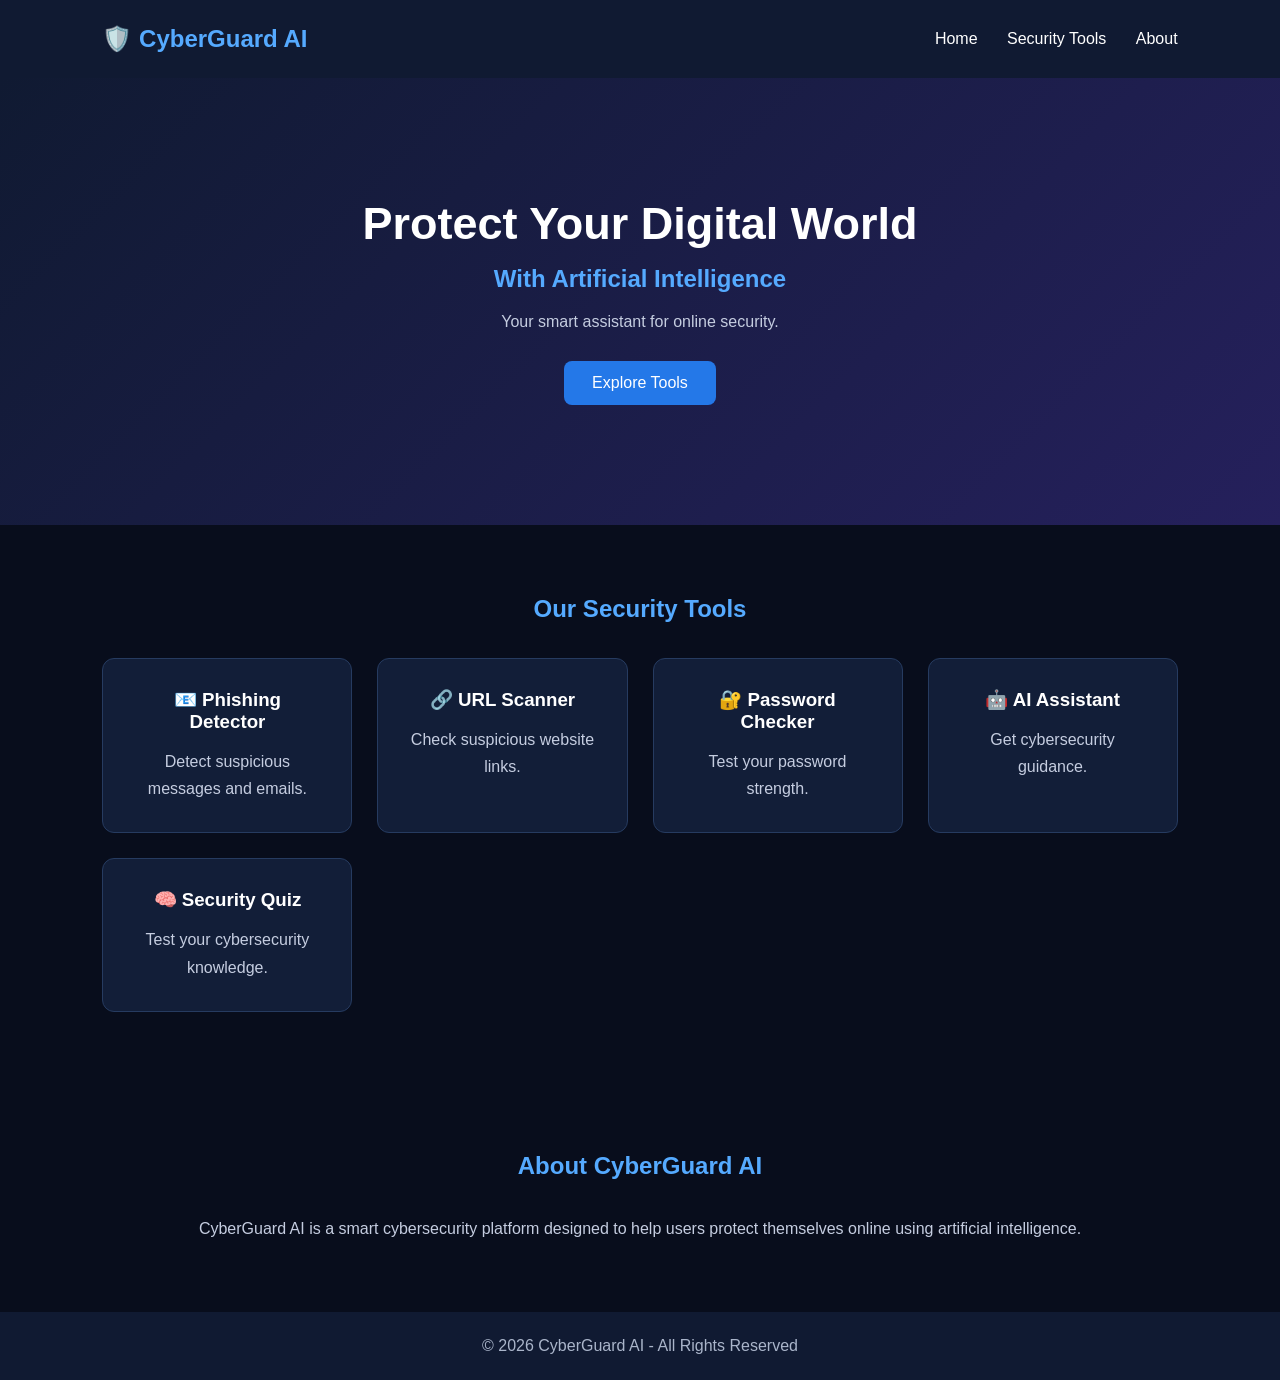
==== index.html @ eb2c9b83 "Refactor HTML structure and add sections" ====
<!DOCTYPE html>
<html lang="en">

<head>
    <meta charset="UTF-8">
    <meta name="viewport" content="width=device-width, initial-scale=1.0">
    <title>CyberGuard AI</title>
    <link rel="stylesheet" href="style.css">
</head>

<body>

    <!-- Header -->
    <header>
        <h2>🛡️ CyberGuard AI</h2>

        <nav>
            <a href="#home">Home</a>
            <a href="#tools">Security Tools</a>
            <a href="#about">About</a>
        </nav>
    </header>

    <!-- Home Section -->
    <section id="home" class="hero">
        <h1>Protect Your Digital World</h1>
        <h2>With Artificial Intelligence</h2>

        <p>Your smart assistant for online security.</p>

        <a href="#tools" class="btn">Explore Tools</a>
    </section>

    <!-- Security Tools -->
    <section id="tools">
        <h2>Our Security Tools</h2>

        <div class="tools-container">

            <a href="phishing.html" class="tool">
                <h3>📧 Phishing Detector</h3>
                <p>Detect suspicious messages and emails.</p>
            </a>

            <div class="tool">
                <h3>🔗 URL Scanner</h3>
                <p>Check suspicious website links.</p>
            </div>

            <div class="tool">
                <h3>🔐 Password Checker</h3>
                <p>Test your password strength.</p>
            </div>

            <div class="tool">
                <h3>🤖 AI Assistant</h3>
                <p>Get cybersecurity guidance.</p>
            </div>

            <div class="tool">
                <h3>🧠 Security Quiz</h3>
                <p>Test your cybersecurity knowledge.</p>
            </div>

        </div>
    </section>

    <!-- About Section -->
    <section id="about">
        <h2>About CyberGuard AI</h2>

        <p>
            CyberGuard AI is a smart cybersecurity platform
            designed to help users protect themselves online
            using artificial intelligence.
        </p>
    </section>

    <!-- Footer -->
    <footer>
        <p>© 2026 CyberGuard AI - All Rights Reserved</p>
    </footer>

</body>
</html>
---- style.css ----
* {
    margin: 0;
    padding: 0;
    box-sizing: border-box;
}

html {
    scroll-behavior: smooth;
}

body {
    font-family: Arial, sans-serif;
    background: #080d1c;
    color: white;
}

header {
    display: flex;
    justify-content: space-between;
    align-items: center;
    padding: 25px 8%;
    background: #101a32;
}

header h2 {
    color: #55aaff;
}

nav a {
    color: white;
    text-decoration: none;
    margin-left: 25px;
}

nav a:hover {
    color: #55aaff;
}

.hero {
    text-align: center;
    padding: 120px 20px;
    background: linear-gradient(135deg, #101a32, #25205c);
}

.hero h1 {
    font-size: 45px;
    margin-bottom: 15px;
}

.hero h2 {
    color: #55aaff;
    margin-bottom: 20px;
}

.hero p {
    color: #c5cde0;
    margin-bottom: 30px;
}

.btn {
    display: inline-block;
    padding: 13px 28px;
    background: #2478e8;
    color: white;
    text-decoration: none;
    border-radius: 8px;
}

.btn:hover {
    background: #55aaff;
}

#tools, #about {
    padding: 70px 8%;
    text-align: center;
}

#tools h2, #about h2 {
    margin-bottom: 35px;
    color: #55aaff;
}

.tools-container {
    display: grid;
    grid-template-columns: repeat(auto-fit, minmax(220px, 1fr));
    gap: 25px;
}

.tool {
    background: #121e38;
    padding: 30px;
    border-radius: 12px;
    border: 1px solid #263b60;
    transition: 0.3s;
}

.tool:hover {
    transform: translateY(-7px);
    border-color: #55aaff;
}

.tool h3 {
    margin-bottom: 15px;
}

.tool p, #about p {
    color: #c5cde0;
    line-height: 1.7;
}

footer {
    text-align: center;
    padding: 25px;
    background: #101a32;
    color: #aab5ca;
}
a.tool {
    display: block;
    color: white;
    text-decoration: none;
}
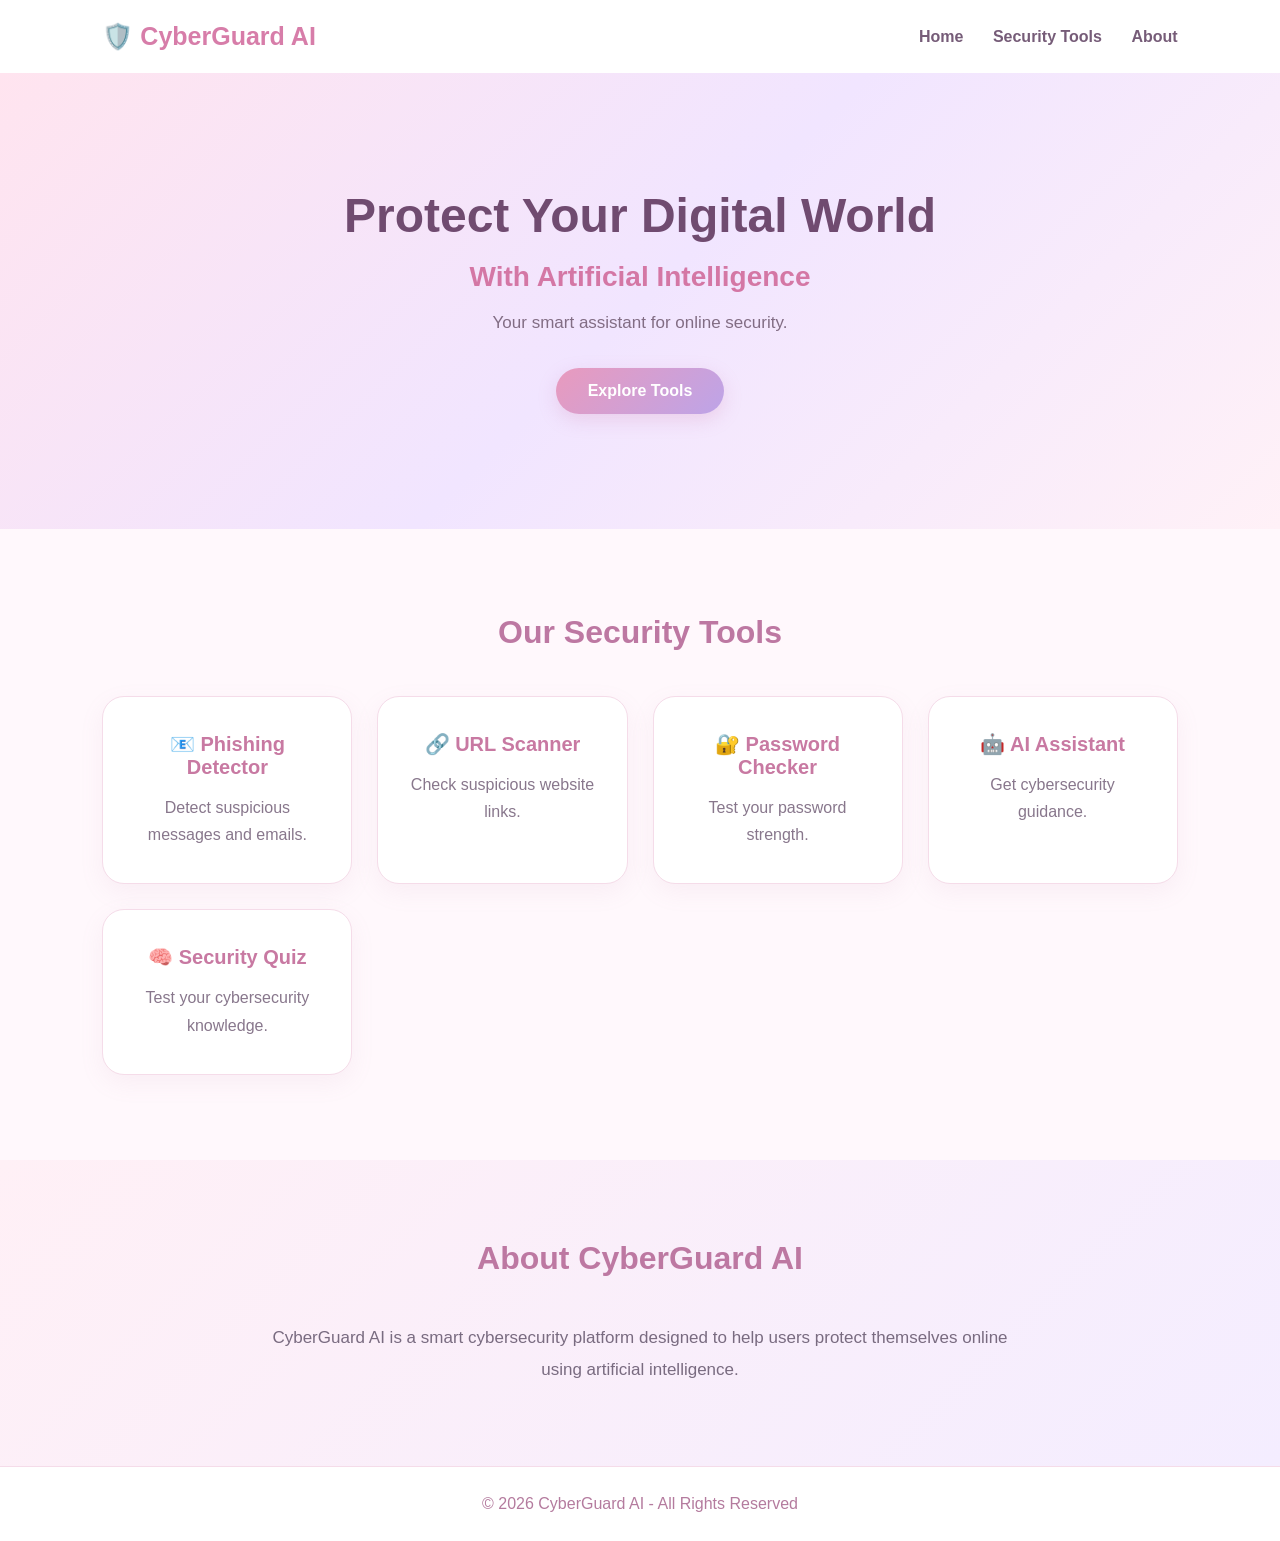
==== commit a05be8bf: "Replace URL Scanner div with a link Removed redundant div for URL Scanner and added a link." ====
--- a/index.html
+++ b/index.html
@@ -43,11 +43,10 @@
                 <p>Detect suspicious messages and emails.</p>
             </a>
 
-            <div class="tool">
-                <h3>🔗 URL Scanner</h3>
-                <p>Check suspicious website links.</p>
-            </div>
-
+<a href="url-scanner.html" class="tool">
+    <h3>🔗 URL Scanner</h3>
+    <p>Check suspicious website links.</p>
+</a>
             <div class="tool">
                 <h3>🔐 Password Checker</h3>
                 <p>Test your password strength.</p>
--- a/style.css
+++ b/style.css
@@ -1,4 +1,5 @@
 
+/* GENERAL */
 * {
     margin: 0;
     padding: 0;
@@ -10,75 +11,97 @@
 }
 
 body {
-    font-family: Arial, sans-serif;
-    background: #080d1c;
-    color: white;
-}
-
+    font-family: 'Segoe UI', Arial, sans-serif;
+    background: #fff8fc;
+    color: #493b50;
+}
+
+/* HEADER */
 header {
     display: flex;
     justify-content: space-between;
     align-items: center;
-    padding: 25px 8%;
-    background: #101a32;
+    padding: 22px 8%;
+    background: #ffffff;
+    box-shadow: 0 4px 20px rgba(190, 130, 170, 0.10);
 }
 
 header h2 {
-    color: #55aaff;
+    color: #d77da9;
+    font-size: 25px;
 }
 
 nav a {
+    color: #765c78;
+    text-decoration: none;
+    margin-left: 25px;
+    font-weight: 600;
+    transition: 0.3s;
+}
+
+nav a:hover {
+    color: #df82ad;
+}
+
+/* HERO */
+.hero {
+    text-align: center;
+    padding: 115px 20px;
+    background: linear-gradient(
+        135deg,
+        #ffe4ef,
+        #f1e5ff,
+        #fff1f7
+    );
+}
+
+.hero h1 {
+    font-size: 48px;
+    color: #704b70;
+    margin-bottom: 18px;
+}
+
+.hero h2 {
+    color: #d477a5;
+    font-size: 28px;
+    margin-bottom: 20px;
+}
+
+.hero p {
+    color: #826d84;
+    font-size: 17px;
+    margin-bottom: 35px;
+}
+
+/* BUTTON */
+.btn {
+    display: inline-block;
+    padding: 14px 32px;
+    background: linear-gradient(135deg, #e99abd, #bda4e8);
     color: white;
     text-decoration: none;
-    margin-left: 25px;
-}
-
-nav a:hover {
-    color: #55aaff;
-}
-
-.hero {
-    text-align: center;
-    padding: 120px 20px;
-    background: linear-gradient(135deg, #101a32, #25205c);
-}
-
-.hero h1 {
-    font-size: 45px;
-    margin-bottom: 15px;
-}
-
-.hero h2 {
-    color: #55aaff;
-    margin-bottom: 20px;
-}
-
-.hero p {
-    color: #c5cde0;
-    margin-bottom: 30px;
-}
-
-.btn {
-    display: inline-block;
-    padding: 13px 28px;
-    background: #2478e8;
-    color: white;
-    text-decoration: none;
-    border-radius: 8px;
+    border-radius: 30px;
+    font-weight: bold;
+    box-shadow: 0 6px 18px rgba(210, 135, 180, 0.25);
+    transition: 0.3s;
 }
 
 .btn:hover {
-    background: #55aaff;
-}
-
-#tools, #about {
-    padding: 70px 8%;
-    text-align: center;
-}
-
-#tools h2, #about h2 {
-    margin-bottom: 35px;
-    color: #55aaff;
+    transform: translateY(-4px);
+    box-shadow: 0 10px 22px rgba(210, 135, 180, 0.35);
+}
+
+/* TOOLS SECTION */
+#tools {
+    padding: 85px 8%;
+    text-align: center;
+}
+
+#tools h2,
+#about h2 {
+    color: #bd78a2;
+    font-size: 32px;
+    margin-bottom: 45px;
 }
 
 .tools-container {
@@ -87,36 +110,294 @@
     gap: 25px;
 }
 
+/* TOOL CARDS */
 .tool {
-    background: #121e38;
-    padding: 30px;
-    border-radius: 12px;
-    border: 1px solid #263b60;
+    display: block;
+    background: #ffffff;
+    padding: 35px 25px;
+    border-radius: 22px;
+    border: 1px solid #f5dce9;
+    text-decoration: none;
+    color: #634d68;
+    box-shadow: 0 8px 25px rgba(190, 130, 170, 0.09);
     transition: 0.3s;
 }
 
 .tool:hover {
-    transform: translateY(-7px);
-    border-color: #55aaff;
+    transform: translateY(-9px);
+    border-color: #e8a5c5;
+    box-shadow: 0 14px 30px rgba(210, 135, 180, 0.18);
 }
 
 .tool h3 {
+    color: #c879a2;
+    font-size: 20px;
     margin-bottom: 15px;
 }
 
-.tool p, #about p {
-    color: #c5cde0;
+.tool p {
+    color: #88778c;
     line-height: 1.7;
 }
 
+/* ABOUT */
+#about {
+    padding: 80px 12%;
+    text-align: center;
+    background: linear-gradient(135deg, #fff0f6, #f4edff);
+}
+
+#about p {
+    max-width: 750px;
+    margin: auto;
+    color: #796b80;
+    font-size: 17px;
+    line-height: 1.9;
+}
+
+/* FOOTER */
 footer {
     text-align: center;
-    padding: 25px;
-    background: #101a32;
-    color: #aab5ca;
-}
-a.tool {
+    padding: 28px;
+    background: #ffffff;
+    color: #b47b9e;
+    border-top: 1px solid #f5dce9;
+}
+
+/* MOBILE */
+@media (max-width: 600px) {
+    header {
+        flex-direction: column;
+        gap: 18px;
+    }
+
+    nav a {
+        margin: 0 8px;
+        font-size: 14px;
+    }
+
+    .hero h1 {
+        font-size: 32px;
+    }
+
+    .hero h2 {
+        font-size: 21px;
+    }
+
+    #tools {
+        padding: 55px 6%;
+    }
+}
+
+/* PHISHING DETECTOR PAGE */
+
+.phishing-hero {
+    text-align: center;
+    padding: 65px 20px 35px;
+    background: linear-gradient(135deg, #ffe8f1, #f2eaff);
+}
+
+.phishing-icon {
+    width: 75px;
+    height: 75px;
+    margin: 0 auto 18px;
+    display: flex;
+    align-items: center;
+    justify-content: center;
+    background: white;
+    border-radius: 24px;
+    font-size: 35px;
+    box-shadow: 0 8px 25px rgba(210, 135, 180, 0.15);
+}
+
+.phishing-hero h1 {
+    color: #a85f8c;
+    font-size: 38px;
+    margin-bottom: 12px;
+}
+
+.phishing-hero p {
+    color: #826d84;
+    font-size: 16px;
+}
+
+.detector {
+    max-width: 780px;
+    margin: 45px auto 70px;
+    padding: 42px;
+    background: white;
+    border: 1px solid #f4dce9;
+    border-radius: 25px;
+    box-shadow: 0 12px 40px rgba(190, 130, 170, 0.13);
+}
+
+.detector-heading {
+    text-align: center;
+    margin-bottom: 30px;
+}
+
+.detector-heading span {
+    display: inline-block;
+    color: #c477a0;
+    background: #fff0f6;
+    padding: 8px 16px;
+    border-radius: 20px;
+    font-size: 13px;
+    font-weight: bold;
+    margin-bottom: 15px;
+}
+
+.detector-heading h2 {
+    color: #704b70;
+    font-size: 28px;
+    margin-bottom: 12px;
+}
+
+.detector-heading p {
+    color: #938096;
+    line-height: 1.7;
+}
+
+.detector label {
     display: block;
+    color: #765c78;
+    font-weight: bold;
+    margin-bottom: 12px;
+}
+
+.detector textarea {
+    width: 100%;
+    min-height: 190px;
+    resize: vertical;
+    padding: 18px;
+    border: 2px solid #f2dce9;
+    border-radius: 16px;
+    background: #fffbfd;
+    color: #493b50;
+    font-family: inherit;
+    font-size: 15px;
+    line-height: 1.7;
+    outline: none;
+    transition: 0.3s;
+}
+
+.detector textarea:focus {
+    border-color: #dc91b5;
+    box-shadow: 0 0 0 4px #fcebf3;
+}
+
+.detector textarea::placeholder {
+    color: #c0aebe;
+}
+
+.privacy-note {
+    color: #a17e9a;
+    font-size: 13px;
+    margin: 13px 0 22px;
+}
+
+.detector button {
+    width: 100%;
+    padding: 16px;
+    border: none;
+    border-radius: 15px;
+    background: linear-gradient(135deg, #e99abd, #bda4e8);
     color: white;
+    font-size: 16px;
+    font-weight: bold;
+    cursor: pointer;
+    box-shadow: 0 7px 18px rgba(210, 135, 180, 0.22);
+    transition: 0.3s;
+}
+
+.detector button:hover {
+    transform: translateY(-3px);
+    box-shadow: 0 10px 23px rgba(210, 135, 180, 0.32);
+}
+
+#result {
+    margin-top: 25px;
+    padding: 20px;
+    border-radius: 16px;
+    background: #fff7fb;
+    color: #765c78;
+    line-height: 1.8;
+}
+
+#result:empty {
+    display: none;
+}
+
+#result h2 {
+    margin-bottom: 10px;
+}
+
+#result ul {
+    padding-left: 22px;
+    margin: 12px 0;
+}
+
+.back-home {
+    display: block;
+    text-align: center;
+    margin-top: 25px;
+    color: #c477a0;
     text-decoration: none;
-}
+    font-weight: bold;
+}
+
+.back-home:hover {
+    color: #9d5b89;
+}
+
+@media (max-width: 600px) {
+    .detector {
+        margin: 25px 15px 45px;
+        padding: 25px 18px;
+    }
+
+    .phishing-hero h1 {
+        font-size: 30px;
+    }
+
+    .detector-heading h2 {
+        font-size: 23px;
+    }
+}
+
+/* URL SCANNER */
+
+.url-input {
+    width: 100%;
+    padding: 17px;
+    border: 2px solid #f2dce9;
+    border-radius: 15px;
+    background: #fffbfd;
+    color: #493b50;
+    font-size: 15px;
+    outline: none;
+    transition: 0.3s;
+}
+
+.url-input:focus {
+    border-color: #dc91b5;
+    box-shadow: 0 0 0 4px #fcebf3;
+}
+
+#url-result {
+    margin-top: 25px;
+    padding: 20px;
+    border-radius: 16px;
+    background: #fff7fb;
+    color: #765c78;
+    line-height: 1.8;
+}
+
+#url-result:empty {
+    display: none;
+}
+
+#url-result ul {
+    padding-left: 22px;
+    margin: 12px 0;
+}
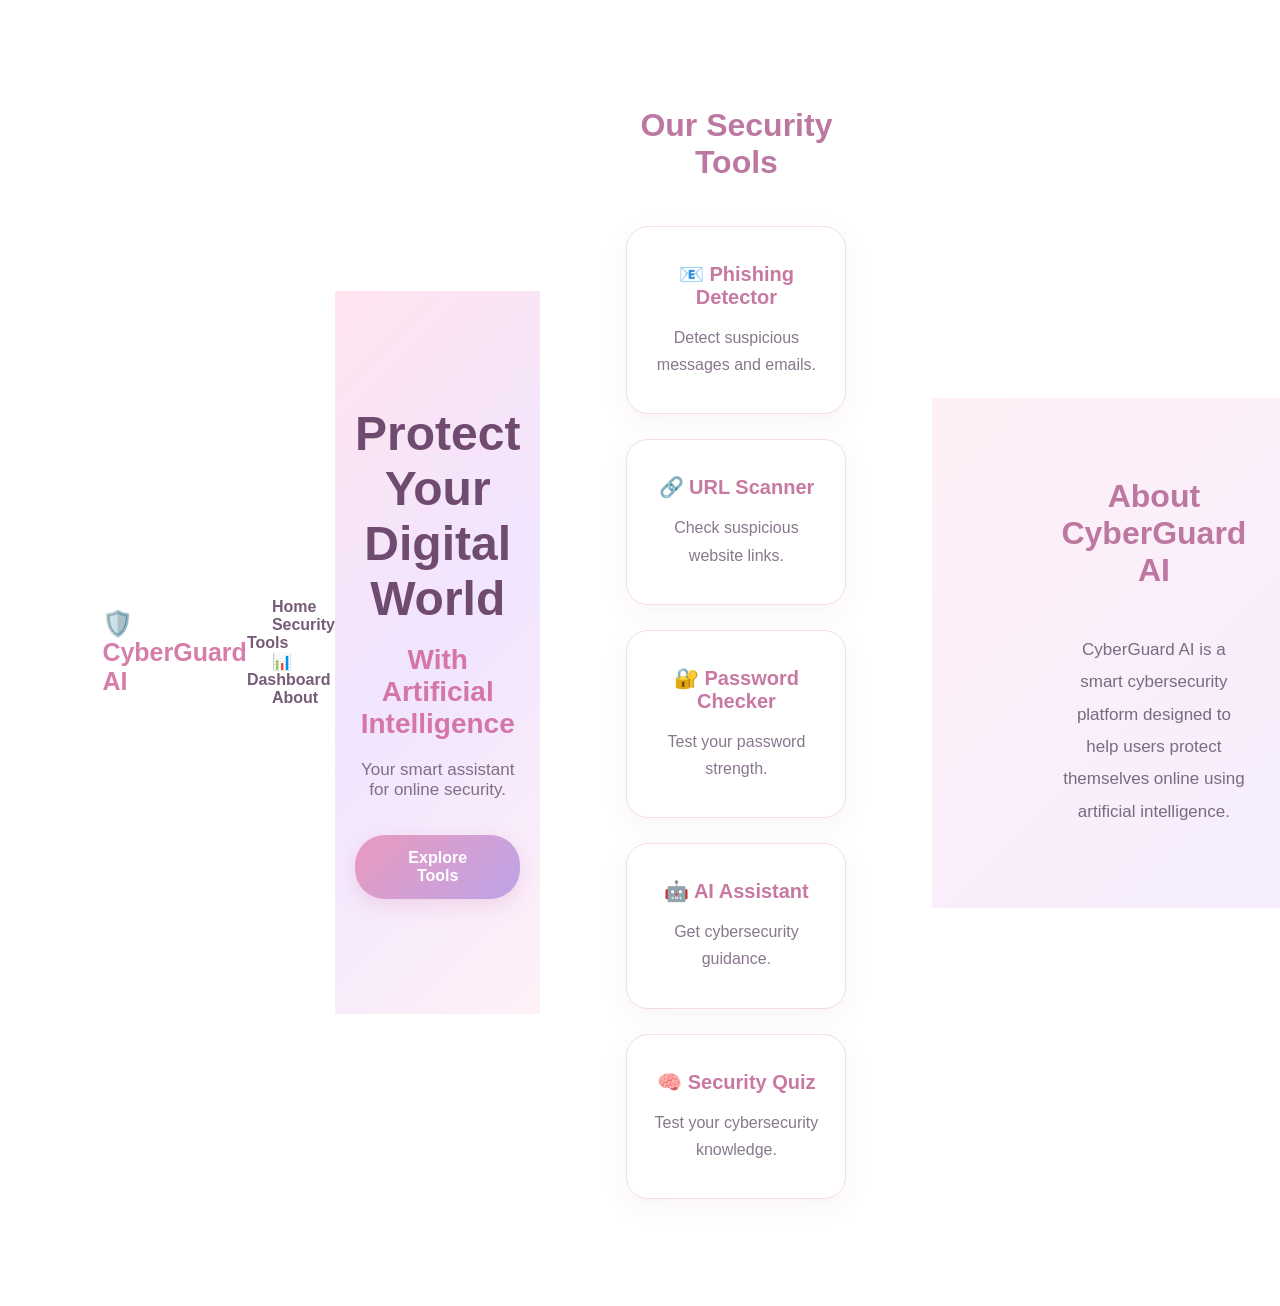
==== commit 0ad287a2: "Update index.html" ====
--- a/index.html
+++ b/index.html
@@ -15,12 +15,12 @@
     <header>
         <h2>🛡️ CyberGuard AI</h2>
 
-        <nav>
-            <a href="#home">Home</a>
-            <a href="#tools">Security Tools</a>
-            <a href="#about">About</a>
-        </nav>
-    </header>
+<nav>
+    <a href="#home">Home</a>
+    <a href="#tools">Security Tools</a>
+    <a href="dashboard.html">📊 Dashboard</a>
+    <a href="#about">About</a>
+</nav>
 
     <!-- Home Section -->
     <section id="home" class="hero">
@@ -47,21 +47,19 @@
     <h3>🔗 URL Scanner</h3>
     <p>Check suspicious website links.</p>
 </a>
-            <div class="tool">
-                <h3>🔐 Password Checker</h3>
-                <p>Test your password strength.</p>
-            </div>
+<a href="password-checker.html" class="tool">
+    <h3>🔐 Password Checker</h3>
+    <p>Test your password strength.</p>
+</a>
 
-            <div class="tool">
-                <h3>🤖 AI Assistant</h3>
-                <p>Get cybersecurity guidance.</p>
-            </div>
-
-            <div class="tool">
-                <h3>🧠 Security Quiz</h3>
-                <p>Test your cybersecurity knowledge.</p>
-            </div>
-
+<a href="assistant.html" class="tool">
+    <h3>🤖 AI Assistant</h3>
+    <p>Get cybersecurity guidance.</p>
+</a>
+<a href="quiz.html" class="tool">
+    <h3>🧠 Security Quiz</h3>
+    <p>Test your cybersecurity knowledge.</p>
+</a>
         </div>
     </section>
 
--- a/style.css
+++ b/style.css
@@ -401,3 +401,1599 @@
     padding-left: 22px;
     margin: 12px 0;
 }
+
+/* PASSWORD CHECKER */
+
+.password-field {
+    display: flex;
+    gap: 10px;
+    align-items: center;
+}
+
+.password-field input {
+    flex: 1;
+    min-width: 0;
+    padding: 16px;
+    border: 2px solid #f2dce9;
+    border-radius: 14px;
+    background: #fffbfd;
+    color: #493b50;
+    font-size: 15px;
+    outline: none;
+}
+
+.password-field input:focus {
+    border-color: #dc91b5;
+    box-shadow: 0 0 0 4px #fcebf3;
+}
+
+.password-field button {
+    width: auto;
+    padding: 15px 20px;
+    margin: 0;
+    border-radius: 13px;
+    background: #f4e5f1;
+    color: #a85f8c;
+    box-shadow: none;
+}
+
+.password-field button:hover {
+    background: #eed7e9;
+    transform: none;
+}
+
+#password-result {
+    margin-top: 25px;
+    padding: 20px;
+    border-radius: 16px;
+    background: #fff7fb;
+    color: #765c78;
+    line-height: 1.8;
+}
+
+#password-result:empty {
+    display: none;
+}
+
+#password-result ul {
+    padding-left: 22px;
+    margin-top: 10px;
+}
+
+.strength-bar {
+    height: 10px;
+    background: #f2dce9;
+    border-radius: 20px;
+    overflow: hidden;
+    margin: 15px 0 22px;
+}
+
+.strength-bar div {
+    height: 100%;
+    border-radius: 20px;
+    transition: width 0.3s;
+}
+
+/* CYBERSECURITY CHATBOT */
+
+.chat-container {
+    max-width: 850px;
+    margin: 45px auto 70px;
+    padding: 30px;
+    background: white;
+    border: 1px solid #f4dce9;
+    border-radius: 25px;
+    box-shadow: 0 12px 40px rgba(190, 130, 170, 0.13);
+}
+
+.chat-heading {
+    text-align: center;
+    margin-bottom: 25px;
+}
+
+.chat-heading span {
+    display: inline-block;
+    padding: 8px 16px;
+    border-radius: 20px;
+    background: #fff0f6;
+    color: #c477a0;
+    font-size: 13px;
+    font-weight: bold;
+    margin-bottom: 12px;
+}
+
+.chat-heading h2 {
+    color: #704b70;
+    font-size: 27px;
+    margin-bottom: 10px;
+}
+
+.chat-heading p {
+    color: #938096;
+}
+
+.chat-box {
+    height: 390px;
+    overflow-y: auto;
+    padding: 20px;
+    background: #fffbfd;
+    border: 1px solid #f5e2ed;
+    border-radius: 18px;
+}
+
+.message {
+    max-width: 80%;
+    padding: 15px;
+    margin-bottom: 18px;
+    border-radius: 16px;
+    line-height: 1.6;
+    overflow-wrap: anywhere;
+}
+
+.message strong {
+    display: block;
+    margin-bottom: 7px;
+    font-size: 14px;
+}
+
+.message p {
+    font-size: 14px;
+}
+
+.bot-message {
+    background: #f5eaff;
+    color: #765c78;
+    border-bottom-left-radius: 4px;
+}
+
+.user-message {
+    background: #ffe8f1;
+    color: #80546e;
+    margin-left: auto;
+    border-bottom-right-radius: 4px;
+}
+
+.chat-input-area {
+    display: flex;
+    gap: 10px;
+    margin-top: 18px;
+}
+
+.chat-input-area input {
+    flex: 1;
+    min-width: 0;
+    padding: 16px;
+    border: 2px solid #f2dce9;
+    border-radius: 14px;
+    outline: none;
+    font-size: 14px;
+    background: #fffbfd;
+}
+
+.chat-input-area input:focus {
+    border-color: #dc91b5;
+    box-shadow: 0 0 0 4px #fcebf3;
+}
+
+.chat-input-area button {
+    width: auto;
+    padding: 14px 23px;
+    border: none;
+    border-radius: 14px;
+    background: linear-gradient(135deg, #e99abd, #bda4e8);
+    color: white;
+    font-weight: bold;
+    cursor: pointer;
+}
+
+.chat-note {
+    text-align: center;
+    color: #b47b9e;
+    font-size: 13px;
+    margin-top: 20px;
+}
+
+@media (max-width: 600px) {
+    .chat-container {
+        margin: 25px 12px;
+        padding: 18px;
+    }
+
+    .chat-box {
+        height: 350px;
+        padding: 12px;
+    }
+
+    .chat-input-area {
+        flex-wrap: wrap;
+    }
+
+    .chat-input-area button {
+        width: 100%;
+    }
+}
+
+/* =================================
+   CYBERGUARD AI - CHAT INTERFACE
+================================= */
+
+.assistant-page {
+    background: #fff8fc;
+    height: 100vh;
+    overflow: hidden;
+}
+
+.ai-layout {
+    display: flex;
+    width: 100%;
+    height: 100vh;
+}
+
+/* SIDEBAR */
+
+.ai-sidebar {
+    width: 265px;
+    flex-shrink: 0;
+    background: linear-gradient(180deg, #fff0f6, #f4edff);
+    border-right: 1px solid #f1dce9;
+    padding: 30px 20px;
+    display: flex;
+    flex-direction: column;
+}
+
+.ai-logo {
+    font-size: 21px;
+    font-weight: bold;
+    color: #bd78a2;
+    text-decoration: none;
+    margin-bottom: 35px;
+}
+
+.new-chat {
+    width: 100%;
+    padding: 14px;
+    border: none;
+    border-radius: 13px;
+    background: linear-gradient(135deg, #e99abd, #bda4e8);
+    color: white;
+    font-weight: bold;
+    font-size: 14px;
+    cursor: pointer;
+    box-shadow: 0 5px 15px #e9c5dc;
+}
+
+.sidebar-section {
+    margin-top: 40px;
+}
+
+.sidebar-section > p {
+    color: #b58ba7;
+    font-size: 11px;
+    font-weight: bold;
+    letter-spacing: 1.5px;
+    margin-bottom: 18px;
+}
+
+.assistant-profile {
+    display: flex;
+    align-items: center;
+    gap: 12px;
+    padding: 13px 10px;
+    background: rgba(255,255,255,0.7);
+    border-radius: 14px;
+    color: #765c78;
+}
+
+.profile-icon {
+    width: 42px;
+    height: 42px;
+    background: #f9dfed;
+    border-radius: 13px;
+    display: grid;
+    place-items: center;
+    font-size: 22px;
+}
+
+.assistant-profile strong {
+    display: block;
+    font-size: 13px;
+}
+
+.assistant-profile small {
+    color: #9c879d;
+    font-size: 11px;
+}
+
+.online-dot {
+    display: inline-block;
+    width: 7px;
+    height: 7px;
+    background: #78c69c;
+    border-radius: 50%;
+    margin-right: 4px;
+}
+
+.sidebar-bottom {
+    margin-top: auto;
+}
+
+.sidebar-bottom a {
+    display: block;
+    color: #a76e96;
+    text-decoration: none;
+    font-weight: bold;
+    padding: 12px;
+}
+
+.sidebar-bottom p {
+    font-size: 11px;
+    color: #b99bb2;
+    padding: 12px;
+}
+
+/* MAIN AREA */
+
+.ai-main {
+    flex: 1;
+    min-width: 0;
+    display: flex;
+    flex-direction: column;
+    position: relative;
+    background:
+        radial-gradient(ellipse at 50% 30%, #fff0f7 0%, transparent 60%),
+        #fffbfd;
+}
+
+.ai-topbar {
+    min-height: 80px;
+    padding: 15px 35px;
+    background: rgba(255,255,255,0.8);
+    border-bottom: 1px solid #f4e4ed;
+    display: flex;
+    align-items: center;
+    justify-content: space-between;
+}
+
+.ai-topbar strong {
+    color: #704b70;
+    font-size: 16px;
+}
+
+.ai-topbar p {
+    color: #a28da2;
+    font-size: 12px;
+    margin-top: 5px;
+}
+
+.ai-status {
+    color: #6eae8d;
+    font-size: 12px;
+    background: #effaf3;
+    padding: 9px 13px;
+    border-radius: 20px;
+}
+
+/* WELCOME SCREEN */
+
+.ai-content {
+    flex: 1;
+    overflow-y: auto;
+    padding: 35px 20px;
+    display: flex;
+    flex-direction: column;
+    align-items: center;
+}
+
+.welcome-screen {
+    width: 100%;
+    max-width: 760px;
+    margin: auto;
+    text-align: center;
+}
+
+.welcome-avatar {
+    width: 85px;
+    height: 85px;
+    margin: 0 auto 20px;
+    border-radius: 28px;
+    display: grid;
+    place-items: center;
+    font-size: 43px;
+    background: linear-gradient(135deg, #ffe2ef, #eee3ff);
+    box-shadow: 0 10px 30px rgba(205, 139, 180, 0.18);
+}
+
+.welcome-label {
+    color: #c477a0;
+    font-size: 11px;
+    font-weight: bold;
+    letter-spacing: 2px;
+}
+
+.welcome-screen h1 {
+    font-size: 39px;
+    color: #654b69;
+    line-height: 1.3;
+    margin: 17px 0;
+}
+
+.welcome-screen h1 span {
+    background: linear-gradient(90deg, #d77fa9, #a78bd3);
+    background-clip: text;
+    -webkit-background-clip: text;
+    color: transparent;
+}
+
+.welcome-screen > p {
+    max-width: 520px;
+    margin: 0 auto 30px;
+    color: #97849a;
+    font-size: 14px;
+    line-height: 1.8;
+}
+
+/* SUGGESTIONS */
+
+.suggestion-grid {
+    display: grid;
+    grid-template-columns: 1fr 1fr;
+    gap: 14px;
+    text-align: left;
+}
+
+.suggestion-grid button {
+    background: white;
+    border: 1px solid #f1dfeb;
+    border-radius: 17px;
+    padding: 18px;
+    cursor: pointer;
+    text-align: left;
+    transition: 0.3s;
+    box-shadow: 0 5px 18px rgba(190,130,170,0.06);
+}
+
+.suggestion-grid button:hover {
+    transform: translateY(-4px);
+    border-color: #dfa0c0;
+    box-shadow: 0 10px 22px rgba(190,130,170,0.13);
+}
+
+.suggestion-grid button span {
+    display: block;
+    font-size: 24px;
+    margin-bottom: 10px;
+}
+
+.suggestion-grid button strong {
+    display: block;
+    color: #765c78;
+    font-size: 14px;
+    margin-bottom: 6px;
+}
+
+.suggestion-grid button small {
+    color: #a28da2;
+    font-size: 11px;
+}
+
+/* CHAT MESSAGES */
+
+.conversation {
+    display: none;
+    width: 100%;
+    max-width: 780px;
+    margin: 0 auto;
+}
+
+.chat-message {
+    display: flex;
+    gap: 12px;
+    margin-bottom: 25px;
+    align-items: flex-start;
+}
+
+.chat-avatar {
+    width: 38px;
+    height: 38px;
+    flex-shrink: 0;
+    border-radius: 13px;
+    display: grid;
+    place-items: center;
+    background: #f5e5f1;
+    font-size: 19px;
+}
+
+.chat-message.user {
+    flex-direction: row-reverse;
+}
+
+.chat-bubble {
+    max-width: 80%;
+    padding: 15px 18px;
+    border-radius: 17px;
+    background: white;
+    border: 1px solid #f1e3ed;
+    color: #725e76;
+    font-size: 14px;
+    line-height: 1.8;
+    overflow-wrap: anywhere;
+    box-shadow: 0 4px 12px rgba(190,130,170,0.05);
+}
+
+.chat-message.user .chat-bubble {
+    background: linear-gradient(135deg, #ffe5f0, #f0e7ff);
+    border: none;
+    color: #75536f;
+    border-bottom-right-radius: 5px;
+}
+
+.chat-message.bot .chat-bubble {
+    border-bottom-left-radius: 5px;
+}
+
+/* MESSAGE INPUT */
+
+.ai-composer {
+    padding: 15px 25px 20px;
+    background: rgba(255,255,255,0.75);
+    border-top: 1px solid #f4e4ed;
+}
+
+.composer-box {
+    max-width: 780px;
+    margin: auto;
+    display: flex;
+    gap: 12px;
+    padding: 9px;
+    background: white;
+    border: 1.5px solid #efd8e8;
+    border-radius: 20px;
+    box-shadow: 0 7px 25px rgba(190,130,170,0.10);
+}
+
+.composer-box:focus-within {
+    border-color: #d994b8;
+    box-shadow: 0 0 0 4px #fcebf3;
+}
+
+.composer-box input {
+    flex: 1;
+    min-width: 0;
+    border: none;
+    outline: none;
+    padding: 10px 13px;
+    background: transparent;
+    color: #654b69;
+    font-size: 14px;
+}
+
+.composer-box input::placeholder {
+    color: #b6a3b5;
+}
+
+.composer-box button {
+    width: 45px;
+    height: 45px;
+    flex-shrink: 0;
+    border: none;
+    border-radius: 14px;
+    background: linear-gradient(135deg, #e99abd, #bda4e8);
+    color: white;
+    font-size: 21px;
+    cursor: pointer;
+    transition: 0.3s;
+}
+
+.composer-box button:hover {
+    transform: scale(1.06);
+}
+
+.ai-composer > p {
+    text-align: center;
+    color: #b19bb0;
+    font-size: 10px;
+    margin-top: 12px;
+}
+
+/* RESPONSIVE */
+
+@media (max-width: 750px) {
+    .ai-sidebar {
+        display: none;
+    }
+
+    .ai-topbar {
+        padding: 14px 18px;
+    }
+
+    .welcome-screen h1 {
+        font-size: 30px;
+    }
+
+    .suggestion-grid {
+        grid-template-columns: 1fr;
+    }
+
+    .ai-content {
+        padding: 25px 15px;
+    }
+
+    .ai-composer {
+        padding: 12px;
+    }
+
+    .chat-bubble {
+        max-width: 88%;
+    }
+}
+
+/* SECURITY QUIZ */
+
+.quiz-container {
+    max-width: 800px;
+    margin: 45px auto 70px;
+    padding: 40px;
+    background: white;
+    border: 1px solid #f4dce9;
+    border-radius: 25px;
+    box-shadow: 0 12px 40px rgba(190,130,170,0.13);
+}
+
+.quiz-heading {
+    text-align: center;
+    margin-bottom: 30px;
+}
+
+.quiz-heading span {
+    display: inline-block;
+    background: #fff0f6;
+    color: #c477a0;
+    padding: 8px 16px;
+    border-radius: 20px;
+    font-size: 12px;
+    font-weight: bold;
+    margin-bottom: 14px;
+}
+
+.quiz-heading h2 {
+    color: #704b70;
+    font-size: 28px;
+    margin-bottom: 12px;
+}
+
+.quiz-heading p {
+    color: #938096;
+    line-height: 1.7;
+}
+
+.quiz-info {
+    display: flex;
+    justify-content: space-between;
+    color: #a47799;
+    font-weight: bold;
+    font-size: 13px;
+    margin-bottom: 12px;
+}
+
+.progress-track {
+    height: 9px;
+    background: #f5e5ef;
+    border-radius: 20px;
+    overflow: hidden;
+    margin-bottom: 35px;
+}
+
+#progress-bar {
+    height: 100%;
+    width: 0;
+    background: linear-gradient(90deg, #e99abd, #bda4e8);
+    border-radius: 20px;
+    transition: width 0.4s;
+}
+
+#question-area h3 {
+    color: #704b70;
+    font-size: 21px;
+    margin-bottom: 23px;
+}
+
+.answers {
+    display: grid;
+    gap: 13px;
+}
+
+.answer-option {
+    display: flex;
+    align-items: center;
+    gap: 13px;
+    width: 100%;
+    padding: 16px;
+    text-align: left;
+    background: #fffbfd;
+    border: 1.5px solid #f2dce9;
+    border-radius: 14px;
+    color: #765c78;
+    font-size: 14px;
+    cursor: pointer;
+    transition: 0.25s;
+}
+
+.answer-option:hover:not(:disabled) {
+    border-color: #dc91b5;
+    background: #fff0f6;
+}
+
+.answer-option span {
+    width: 30px;
+    height: 30px;
+    display: grid;
+    place-items: center;
+    flex-shrink: 0;
+    background: #f5e5f1;
+    border-radius: 9px;
+    color: #a76e96;
+    font-weight: bold;
+}
+
+.answer-option:disabled {
+    cursor: default;
+}
+
+.answer-option.correct-answer {
+    background: #effaf3;
+    border-color: #80c5a0;
+    color: #4d9270;
+}
+
+.answer-option.wrong-answer {
+    background: #fff0f3;
+    border-color: #e99aaf;
+    color: #c66b85;
+}
+
+#feedback {
+    margin: 20px 0;
+    font-weight: bold;
+    font-size: 14px;
+}
+
+#next-button,
+#quiz-result button {
+    width: 100%;
+    padding: 15px;
+    border: none;
+    border-radius: 14px;
+    background: linear-gradient(135deg, #e99abd, #bda4e8);
+    color: white;
+    font-weight: bold;
+    font-size: 15px;
+    cursor: pointer;
+    transition: 0.3s;
+}
+
+#next-button:disabled {
+    opacity: 0.45;
+    cursor: not-allowed;
+}
+
+#next-button:not(:disabled):hover,
+#quiz-result button:hover {
+    transform: translateY(-3px);
+}
+
+#quiz-result {
+    text-align: center;
+}
+
+.result-emoji {
+    font-size: 55px;
+    margin-bottom: 15px;
+}
+
+#quiz-result h2 {
+    color: #bd78a2;
+    font-size: 29px;
+}
+
+.final-score {
+    font-size: 42px;
+    color: #a78bd3;
+    font-weight: bold;
+    margin: 15px;
+}
+
+#quiz-result p {
+    color: #938096;
+    margin-bottom: 25px;
+    line-height: 1.7;
+}
+
+@media (max-width: 600px) {
+    .quiz-container {
+        margin: 25px 12px;
+        padding: 23px 17px;
+    }
+
+    .quiz-heading h2 {
+        font-size: 23px;
+    }
+
+    #question-area h3 {
+        font-size: 18px;
+    }
+}
+
+/* =================================
+   CYBERGUARD AI - PREMIUM QUIZ
+================================= */
+
+.quiz-page {
+    height: 100vh;
+    overflow: hidden;
+    background: #fff9fc;
+}
+
+.quiz-layout {
+    display: flex;
+    height: 100vh;
+}
+
+/* SIDEBAR */
+
+.quiz-sidebar {
+    width: 260px;
+    flex-shrink: 0;
+    padding: 30px 22px;
+    display: flex;
+    flex-direction: column;
+    background: linear-gradient(160deg, #fff0f6, #f0eaff);
+    border-right: 1px solid #f1dce9;
+}
+
+.quiz-logo {
+    color: #bd78a2;
+    font-size: 20px;
+    font-weight: bold;
+    text-decoration: none;
+}
+
+.quiz-side-card {
+    margin-top: 65px;
+    text-align: center;
+    padding: 25px 15px;
+    background: rgba(255,255,255,0.7);
+    border: 1px solid white;
+    border-radius: 20px;
+}
+
+.quiz-side-icon {
+    width: 65px;
+    height: 65px;
+    display: grid;
+    place-items: center;
+    margin: auto auto 15px;
+    background: #f8e0ee;
+    border-radius: 20px;
+    font-size: 30px;
+}
+
+.quiz-side-card h3 {
+    color: #805d80;
+    margin-bottom: 10px;
+}
+
+.quiz-side-card p {
+    color: #a18ca0;
+    font-size: 12px;
+    line-height: 1.7;
+}
+
+.quiz-side-info {
+    margin-top: 40px;
+    color: #856987;
+}
+
+.quiz-side-info p {
+    color: #b58ba7;
+    font-size: 11px;
+    font-weight: bold;
+    letter-spacing: 1.5px;
+    margin-bottom: 20px;
+}
+
+.quiz-side-info div {
+    padding: 13px 5px;
+    font-size: 13px;
+    border-bottom: 1px solid #eeddea;
+}
+
+.quiz-home {
+    margin-top: auto;
+    padding: 13px;
+    color: #a76e96;
+    text-decoration: none;
+    font-weight: bold;
+}
+
+/* MAIN */
+
+.quiz-main {
+    flex: 1;
+    min-width: 0;
+    display: flex;
+    flex-direction: column;
+    background:
+        radial-gradient(ellipse at 50% 40%, #fff0f7, transparent 65%),
+        #fffbfd;
+}
+
+.quiz-topbar {
+    min-height: 78px;
+    padding: 15px 35px;
+    display: flex;
+    justify-content: space-between;
+    align-items: center;
+    background: rgba(255,255,255,0.8);
+    border-bottom: 1px solid #f4e4ed;
+}
+
+.quiz-topbar strong {
+    color: #704b70;
+    font-size: 15px;
+}
+
+.quiz-topbar p {
+    color: #a28da2;
+    font-size: 12px;
+    margin-top: 5px;
+}
+
+.quiz-live {
+    padding: 9px 14px;
+    border-radius: 20px;
+    color: #b7799d;
+    background: #fff0f6;
+    font-size: 11px;
+    font-weight: bold;
+}
+
+/* CONTENT */
+
+.quiz-content {
+    flex: 1;
+    overflow-y: auto;
+    padding: 25px 20px 35px;
+    display: flex;
+    flex-direction: column;
+    align-items: center;
+    justify-content: center;
+}
+
+.quiz-welcome {
+    text-align: center;
+    max-width: 650px;
+    margin-bottom: 27px;
+}
+
+.quiz-welcome-icon {
+    width: 65px;
+    height: 65px;
+    margin: 0 auto 14px;
+    display: grid;
+    place-items: center;
+    font-size: 32px;
+    border-radius: 22px;
+    background: linear-gradient(135deg, #ffe2ef, #eee3ff);
+    box-shadow: 0 8px 22px rgba(205,139,180,0.15);
+}
+
+.quiz-welcome > span {
+    color: #c477a0;
+    font-size: 10px;
+    font-weight: bold;
+    letter-spacing: 2px;
+}
+
+.quiz-welcome h1 {
+    color: #654b69;
+    font-size: 33px;
+    margin: 12px 0;
+}
+
+.quiz-welcome h1 span {
+    background: linear-gradient(90deg, #d77fa9, #a78bd3);
+    background-clip: text;
+    -webkit-background-clip: text;
+    color: transparent;
+}
+
+.quiz-welcome p {
+    color: #97849a;
+    font-size: 13px;
+    line-height: 1.7;
+}
+
+/* QUIZ CARD */
+
+.quiz-card {
+    width: 100%;
+    max-width: 690px;
+    padding: 28px;
+    background: white;
+    border: 1px solid #f1dfeb;
+    border-radius: 23px;
+    box-shadow: 0 12px 35px rgba(190,130,170,0.10);
+    animation: quizAppear 0.5s ease;
+}
+
+@keyframes quizAppear {
+    from {
+        opacity: 0;
+        transform: translateY(15px);
+    }
+    to {
+        opacity: 1;
+        transform: translateY(0);
+    }
+}
+
+.quiz-card-top {
+    display: flex;
+    justify-content: space-between;
+    gap: 10px;
+    color: #b7799d;
+    font-size: 11px;
+    font-weight: bold;
+    margin-bottom: 14px;
+}
+
+.quiz-progress {
+    height: 8px;
+    background: #f5e5ef;
+    border-radius: 20px;
+    overflow: hidden;
+    margin-bottom: 28px;
+}
+
+#progress-bar {
+    height: 100%;
+    width: 0;
+    background: linear-gradient(90deg, #e99abd, #bda4e8);
+    border-radius: 20px;
+    transition: width 0.4s;
+}
+
+#question-area h3 {
+    color: #704b70;
+    font-size: 19px;
+    line-height: 1.6;
+    margin-bottom: 22px;
+}
+
+.answers {
+    display: grid;
+    grid-template-columns: 1fr 1fr;
+    gap: 13px;
+}
+
+.answer-option {
+    display: flex;
+    align-items: center;
+    gap: 11px;
+    min-height: 65px;
+    padding: 13px;
+    text-align: left;
+    background: #fffbfd;
+    border: 1.5px solid #f2dce9;
+    border-radius: 13px;
+    color: #765c78;
+    font-size: 12px;
+    cursor: pointer;
+    transition: 0.25s;
+}
+
+.answer-option:hover:not(:disabled) {
+    border-color: #dc91b5;
+    background: #fff0f6;
+    transform: translateY(-2px);
+}
+
+.answer-option span {
+    width: 29px;
+    height: 29px;
+    flex-shrink: 0;
+    display: grid;
+    place-items: center;
+    border-radius: 9px;
+    background: #f5e5f1;
+    color: #a76e96;
+    font-weight: bold;
+}
+
+.answer-option:disabled {
+    cursor: default;
+}
+
+.answer-option.correct-answer {
+    background: #effaf3;
+    border-color: #80c5a0;
+    color: #4d9270;
+}
+
+.answer-option.wrong-answer {
+    background: #fff0f3;
+    border-color: #e99aaf;
+    color: #c66b85;
+}
+
+#feedback {
+    margin: 18px 0;
+    font-size: 13px;
+    font-weight: bold;
+}
+
+#next-button,
+#quiz-result button {
+    width: 100%;
+    padding: 14px;
+    border: none;
+    border-radius: 13px;
+    background: linear-gradient(135deg, #e99abd, #bda4e8);
+    color: white;
+    font-size: 14px;
+    font-weight: bold;
+    cursor: pointer;
+    transition: 0.3s;
+}
+
+#next-button {
+    margin-top: 18px;
+}
+
+#next-button:disabled {
+    opacity: 0.4;
+    cursor: not-allowed;
+}
+
+#next-button:not(:disabled):hover,
+#quiz-result button:hover {
+    transform: translateY(-3px);
+}
+
+/* RESULT */
+
+#quiz-result {
+    text-align: center;
+}
+
+.result-emoji {
+    font-size: 55px;
+    margin-bottom: 12px;
+}
+
+#quiz-result h2 {
+    color: #bd78a2;
+    font-size: 27px;
+}
+
+.final-score {
+    color: #a78bd3;
+    font-size: 43px;
+    font-weight: bold;
+    margin: 15px;
+}
+
+#quiz-result p {
+    color: #938096;
+    font-size: 14px;
+    margin-bottom: 23px;
+}
+
+/* FOOTER */
+
+.quiz-footer {
+    padding: 17px;
+    text-align: center;
+    background: rgba(255,255,255,0.7);
+    border-top: 1px solid #f4e4ed;
+    color: #b19bb0;
+    font-size: 11px;
+}
+
+/* MOBILE */
+
+@media (max-width: 800px) {
+    .quiz-sidebar {
+        display: none;
+    }
+
+    .quiz-topbar {
+        padding: 15px 18px;
+    }
+
+    .quiz-content {
+        padding: 25px 13px;
+        justify-content: flex-start;
+    }
+
+    .quiz-welcome h1 {
+        font-size: 27px;
+    }
+
+    .quiz-card {
+        padding: 20px 15px;
+    }
+
+    .answers {
+        grid-template-columns: 1fr;
+    }
+
+    .answer-option {
+        min-height: 55px;
+    }
+}
+
+/* ============================= */
+/* DASHBOARD DESIGN */
+/* ============================= */
+
+.dashboard-page {
+    background: #fff8fc;
+    color: #493b50;
+    min-height: 100vh;
+}
+
+.dashboard-layout {
+    display: flex;
+    min-height: 100vh;
+}
+
+.dashboard-sidebar {
+    width: 260px;
+    background: white;
+    padding: 30px 22px;
+    border-right: 1px solid #f2e5f0;
+    display: flex;
+    flex-direction: column;
+    flex-shrink: 0;
+}
+
+.dashboard-logo {
+    color: #a65b91;
+    font-size: 21px;
+    font-weight: 800;
+    text-decoration: none;
+    margin-bottom: 45px;
+}
+
+.dashboard-profile {
+    text-align: center;
+    background: linear-gradient(135deg, #fff0f8, #f1eaff);
+    padding: 22px 12px;
+    border-radius: 20px;
+    margin-bottom: 30px;
+}
+
+.profile-icon {
+    font-size: 38px;
+    margin-bottom: 10px;
+}
+
+.dashboard-profile h3 {
+    font-size: 16px;
+    margin-bottom: 5px;
+}
+
+.dashboard-profile p {
+    font-size: 12px;
+    color: #9a8298;
+}
+
+.dashboard-nav {
+    display: flex;
+    flex-direction: column;
+    gap: 10px;
+}
+
+.dashboard-nav a {
+    text-decoration: none;
+    color: #79677b;
+    padding: 13px 12px;
+    border-radius: 12px;
+    font-size: 13px;
+    transition: 0.3s;
+}
+
+.dashboard-nav a:hover {
+    background: #fff0f8;
+    color: #a65b91;
+    transform: translateX(4px);
+}
+
+.dashboard-back {
+    margin-top: auto;
+    padding: 13px;
+    color: #a65b91;
+    text-decoration: none;
+    font-size: 13px;
+}
+
+.dashboard-main {
+    flex: 1;
+    padding: 35px 45px;
+    min-width: 0;
+}
+
+.dashboard-header {
+    display: flex;
+    justify-content: space-between;
+    align-items: center;
+    gap: 15px;
+    margin-bottom: 30px;
+}
+
+.dashboard-header h2 {
+    font-size: 25px;
+    margin-bottom: 7px;
+}
+
+.dashboard-header p {
+    color: #9a8298;
+    font-size: 13px;
+}
+
+.dashboard-status {
+    background: #e9f9ef;
+    color: #389b65;
+    padding: 10px 15px;
+    border-radius: 30px;
+    font-size: 10px;
+    font-weight: bold;
+    white-space: nowrap;
+}
+
+.dashboard-welcome {
+    background: linear-gradient(120deg, #f9ddec, #e9ddff);
+    padding: 35px;
+    border-radius: 25px;
+    display: flex;
+    justify-content: space-between;
+    align-items: center;
+    margin-bottom: 28px;
+    overflow: hidden;
+}
+
+.dashboard-welcome span {
+    color: #a65b91;
+    font-size: 11px;
+    font-weight: bold;
+    letter-spacing: 2px;
+}
+
+.dashboard-welcome h1 {
+    font-size: 30px;
+    margin: 13px 0;
+}
+
+.dashboard-welcome h1 strong {
+    color: #a65b91;
+}
+
+.dashboard-welcome p {
+    color: #806b82;
+    font-size: 13px;
+}
+
+.dashboard-shield {
+    font-size: 75px;
+    padding: 15px;
+}
+
+.stats-grid {
+    display: grid;
+    grid-template-columns: repeat(4, 1fr);
+    gap: 18px;
+    margin-bottom: 28px;
+}
+
+.stat-card {
+    background: white;
+    padding: 22px;
+    border: 1px solid #f1e5ef;
+    border-radius: 20px;
+    transition: 0.3s;
+}
+
+.stat-card:hover {
+    transform: translateY(-5px);
+    box-shadow: 0 10px 25px rgba(166, 91, 145, 0.10);
+}
+
+.stat-icon {
+    width: 43px;
+    height: 43px;
+    display: flex;
+    align-items: center;
+    justify-content: center;
+    background: #fff0f8;
+    border-radius: 14px;
+    font-size: 21px;
+    margin-bottom: 17px;
+}
+
+.stat-card p {
+    font-size: 12px;
+    color: #927d91;
+}
+
+.stat-card h2 {
+    font-size: 30px;
+    margin: 8px 0;
+    color: #a65b91;
+}
+
+.stat-card span {
+    font-size: 10px;
+    color: #a99aaa;
+}
+
+.dashboard-bottom {
+    display: grid;
+    grid-template-columns: 1.2fr 1fr;
+    gap: 20px;
+}
+
+.dashboard-panel {
+    background: white;
+    padding: 25px;
+    border: 1px solid #f1e5ef;
+    border-radius: 20px;
+}
+
+.dashboard-panel h3 {
+    font-size: 17px;
+    margin-bottom: 7px;
+}
+
+.panel-description {
+    color: #a99aaa;
+    font-size: 12px;
+}
+
+.activity-chart {
+    height: 180px;
+    display: flex;
+    align-items: flex-end;
+    justify-content: space-around;
+    gap: 12px;
+    padding-top: 20px;
+}
+
+.chart-column {
+    height: 100%;
+    display: flex;
+    flex-direction: column;
+    justify-content: flex-end;
+    align-items: center;
+    gap: 10px;
+    flex: 1;
+}
+
+.chart-bar {
+    width: 100%;
+    max-width: 35px;
+    min-height: 8px;
+    background: linear-gradient(180deg, #d9b8f5, #eaa8d0);
+    border-radius: 10px 10px 3px 3px;
+}
+
+.chart-column span {
+    font-size: 10px;
+    color: #9a8298;
+}
+
+.security-tip {
+    display: flex;
+    align-items: flex-start;
+    gap: 13px;
+    padding: 16px 0;
+    border-bottom: 1px solid #f5edf4;
+}
+
+.security-tip:last-child {
+    border-bottom: none;
+}
+
+.security-tip > span {
+    font-size: 22px;
+}
+
+.security-tip strong {
+    font-size: 12px;
+}
+
+.security-tip p {
+    font-size: 11px;
+    color: #9a8298;
+    margin-top: 5px;
+}
+
+.dashboard-footer {
+    text-align: center;
+    color: #ad91a8;
+    font-size: 11px;
+    margin-top: 35px;
+}
+
+/* RESPONSIVE */
+
+@media (max-width: 1050px) {
+    .stats-grid {
+        grid-template-columns: repeat(2, 1fr);
+    }
+}
+
+@media (max-width: 800px) {
+    .dashboard-layout {
+        flex-direction: column;
+    }
+
+    .dashboard-sidebar {
+        width: 100%;
+        padding: 20px;
+    }
+
+    .dashboard-profile {
+        display: none;
+    }
+
+    .dashboard-logo {
+        margin-bottom: 20px;
+    }
+
+    .dashboard-nav {
+        flex-direction: row;
+        flex-wrap: wrap;
+    }
+
+    .dashboard-back {
+        margin-top: 15px;
+    }
+
+    .dashboard-main {
+        padding: 25px 18px;
+    }
+
+    .dashboard-bottom {
+        grid-template-columns: 1fr;
+    }
+}
+
+@media (max-width: 500px) {
+    .stats-grid {
+        grid-template-columns: 1fr 1fr;
+        gap: 10px;
+    }
+
+    .stat-card {
+        padding: 15px;
+    }
+
+    .dashboard-welcome {
+        padding: 23px;
+    }
+
+    .dashboard-welcome h1 {
+        font-size: 23px;
+    }
+
+    .dashboard-shield {
+        font-size: 40px;
+    }
+
+    .dashboard-header {
+        align-items: flex-start;
+        flex-direction: column;
+    }
+}
+
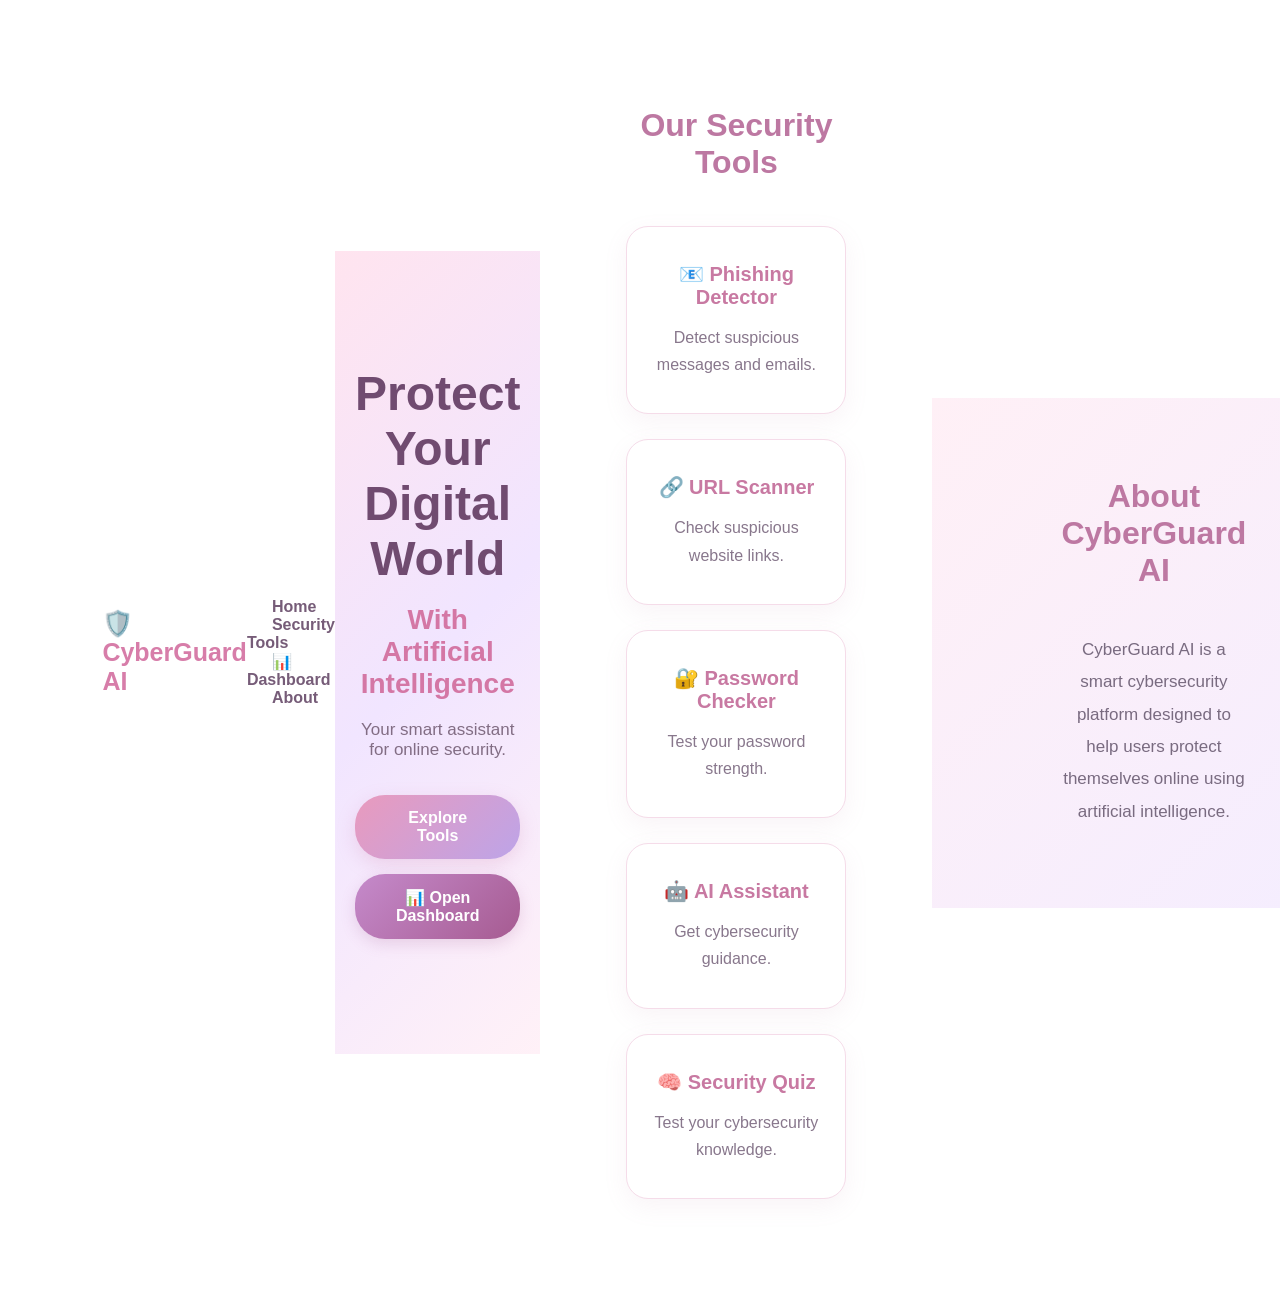
==== commit 0d5d6d48: "Add dashboard button to hero section" ====
--- a/index.html
+++ b/index.html
@@ -29,7 +29,17 @@
 
         <p>Your smart assistant for online security.</p>
 
-        <a href="#tools" class="btn">Explore Tools</a>
+        <div class="hero-buttons">
+
+    <a href="#tools" class="btn">
+        Explore Tools
+    </a>
+
+    <a href="dashboard.html" class="btn dashboard-btn">
+        📊 Open Dashboard
+    </a>
+
+</div>
     </section>
 
     <!-- Security Tools -->
--- a/style.css
+++ b/style.css
@@ -1997,3 +1997,25 @@
     }
 }
 
+/* DASHBOARD BUTTON ON HOME */
+
+.hero-buttons {
+    display: flex;
+    justify-content: center;
+    align-items: center;
+    gap: 15px;
+    flex-wrap: wrap;
+    margin-top: 25px;
+}
+
+.dashboard-btn {
+    background: linear-gradient(135deg, #c58acb, #a65b91);
+    color: white !important;
+    border: none;
+    box-shadow: 0 5px 15px rgba(166, 91, 145, 0.2);
+}
+
+.dashboard-btn:hover {
+    transform: translateY(-4px);
+    box-shadow: 0 8px 20px rgba(166, 91, 145, 0.3);
+}
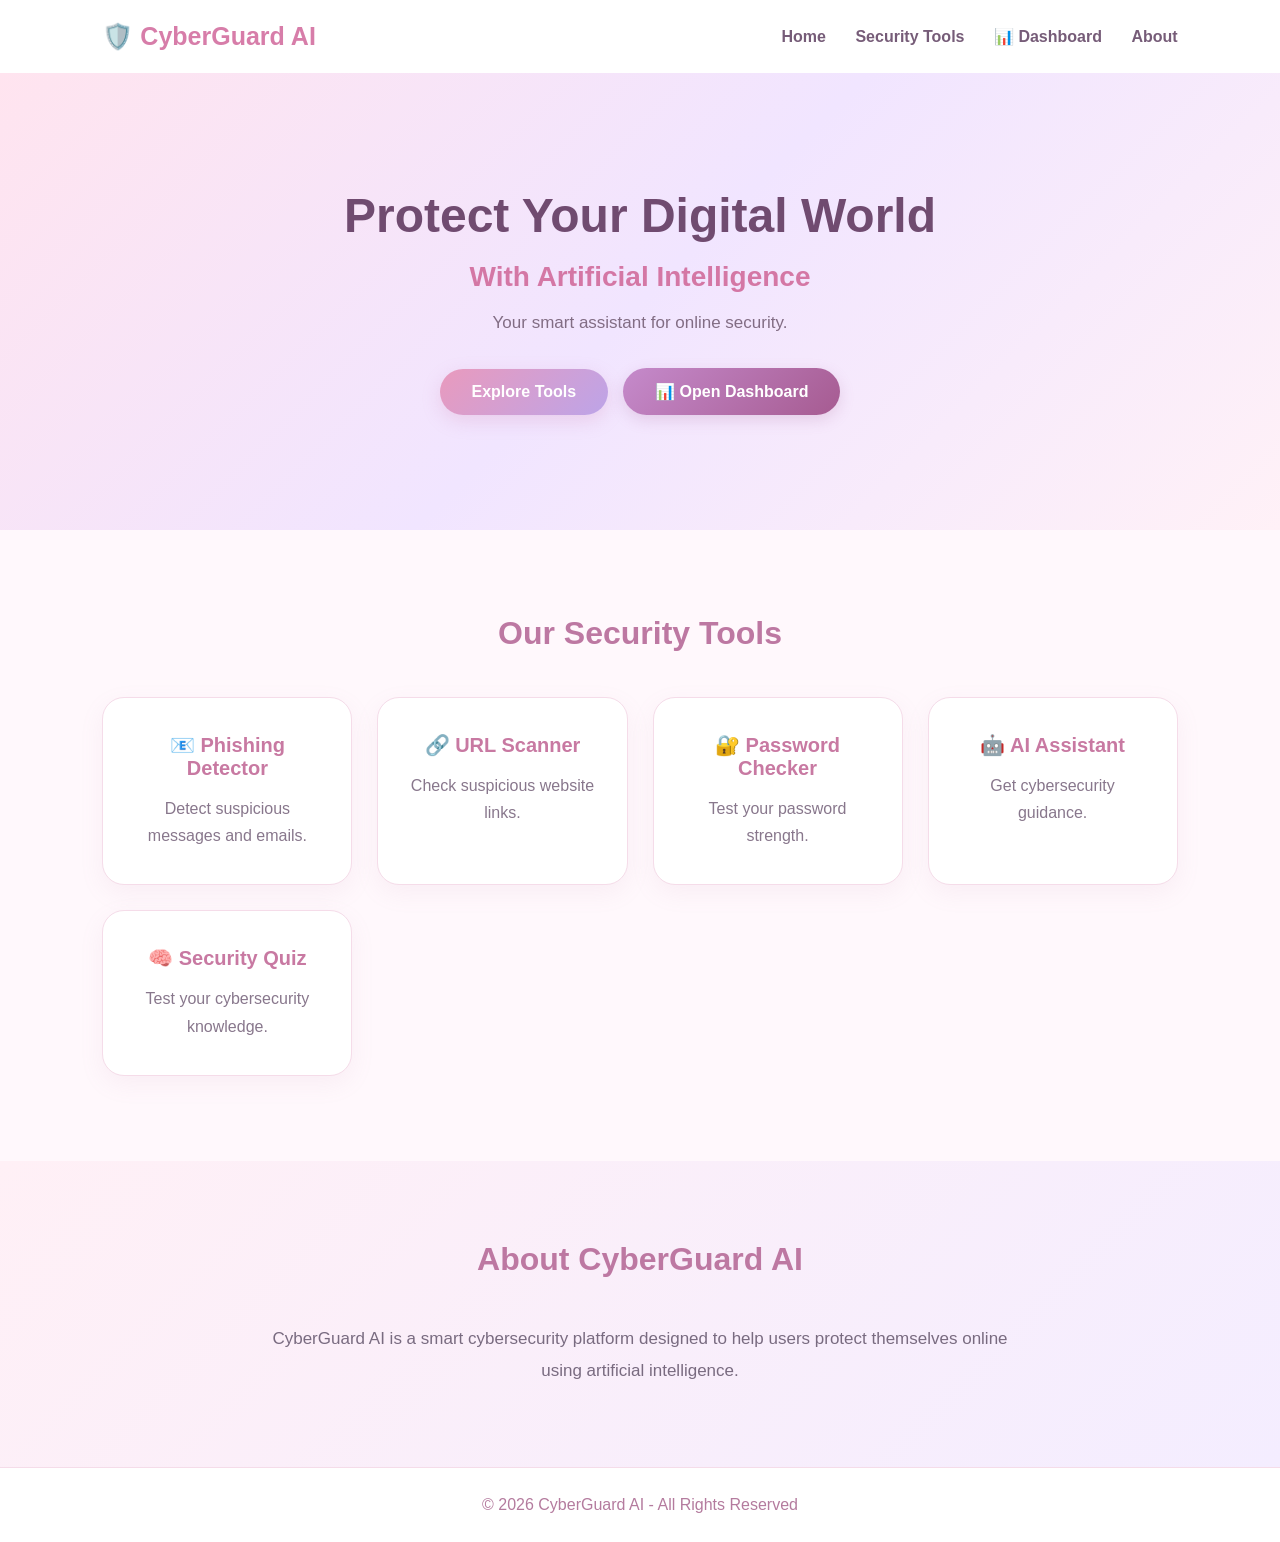
==== commit cb734882: "Update index.html" ====
--- a/index.html
+++ b/index.html
@@ -11,19 +11,22 @@
 
 <body>
 
-    <!-- Header -->
+    <!-- HEADER -->
     <header>
         <h2>🛡️ CyberGuard AI</h2>
 
-<nav>
-    <a href="#home">Home</a>
-    <a href="#tools">Security Tools</a>
-    <a href="dashboard.html">📊 Dashboard</a>
-    <a href="#about">About</a>
-</nav>
+        <nav>
+            <a href="#home">Home</a>
+            <a href="#tools">Security Tools</a>
+            <a href="dashboard.html">📊 Dashboard</a>
+            <a href="#about">About</a>
+        </nav>
+    </header>
 
-    <!-- Home Section -->
+
+    <!-- HOME SECTION -->
     <section id="home" class="hero">
+
         <h1>Protect Your Digital World</h1>
         <h2>With Artificial Intelligence</h2>
 
@@ -31,19 +34,22 @@
 
         <div class="hero-buttons">
 
-    <a href="#tools" class="btn">
-        Explore Tools
-    </a>
+            <a href="#tools" class="btn">
+                Explore Tools
+            </a>
 
-    <a href="dashboard.html" class="btn dashboard-btn">
-        📊 Open Dashboard
-    </a>
+            <a href="dashboard.html" class="btn dashboard-btn">
+                📊 Open Dashboard
+            </a>
 
-</div>
+        </div>
+
     </section>
 
-    <!-- Security Tools -->
+
+    <!-- SECURITY TOOLS -->
     <section id="tools">
+
         <h2>Our Security Tools</h2>
 
         <div class="tools-container">
@@ -53,28 +59,34 @@
                 <p>Detect suspicious messages and emails.</p>
             </a>
 
-<a href="url-scanner.html" class="tool">
-    <h3>🔗 URL Scanner</h3>
-    <p>Check suspicious website links.</p>
-</a>
-<a href="password-checker.html" class="tool">
-    <h3>🔐 Password Checker</h3>
-    <p>Test your password strength.</p>
-</a>
+            <a href="url-scanner.html" class="tool">
+                <h3>🔗 URL Scanner</h3>
+                <p>Check suspicious website links.</p>
+            </a>
 
-<a href="assistant.html" class="tool">
-    <h3>🤖 AI Assistant</h3>
-    <p>Get cybersecurity guidance.</p>
-</a>
-<a href="quiz.html" class="tool">
-    <h3>🧠 Security Quiz</h3>
-    <p>Test your cybersecurity knowledge.</p>
-</a>
+            <a href="password-checker.html" class="tool">
+                <h3>🔐 Password Checker</h3>
+                <p>Test your password strength.</p>
+            </a>
+
+            <a href="assistant.html" class="tool">
+                <h3>🤖 AI Assistant</h3>
+                <p>Get cybersecurity guidance.</p>
+            </a>
+
+            <a href="quiz.html" class="tool">
+                <h3>🧠 Security Quiz</h3>
+                <p>Test your cybersecurity knowledge.</p>
+            </a>
+
         </div>
+
     </section>
 
-    <!-- About Section -->
+
+    <!-- ABOUT SECTION -->
     <section id="about">
+
         <h2>About CyberGuard AI</h2>
 
         <p>
@@ -82,12 +94,15 @@
             designed to help users protect themselves online
             using artificial intelligence.
         </p>
+
     </section>
 
-    <!-- Footer -->
+
+    <!-- FOOTER -->
     <footer>
         <p>© 2026 CyberGuard AI - All Rights Reserved</p>
     </footer>
 
+
 </body>
 </html>
